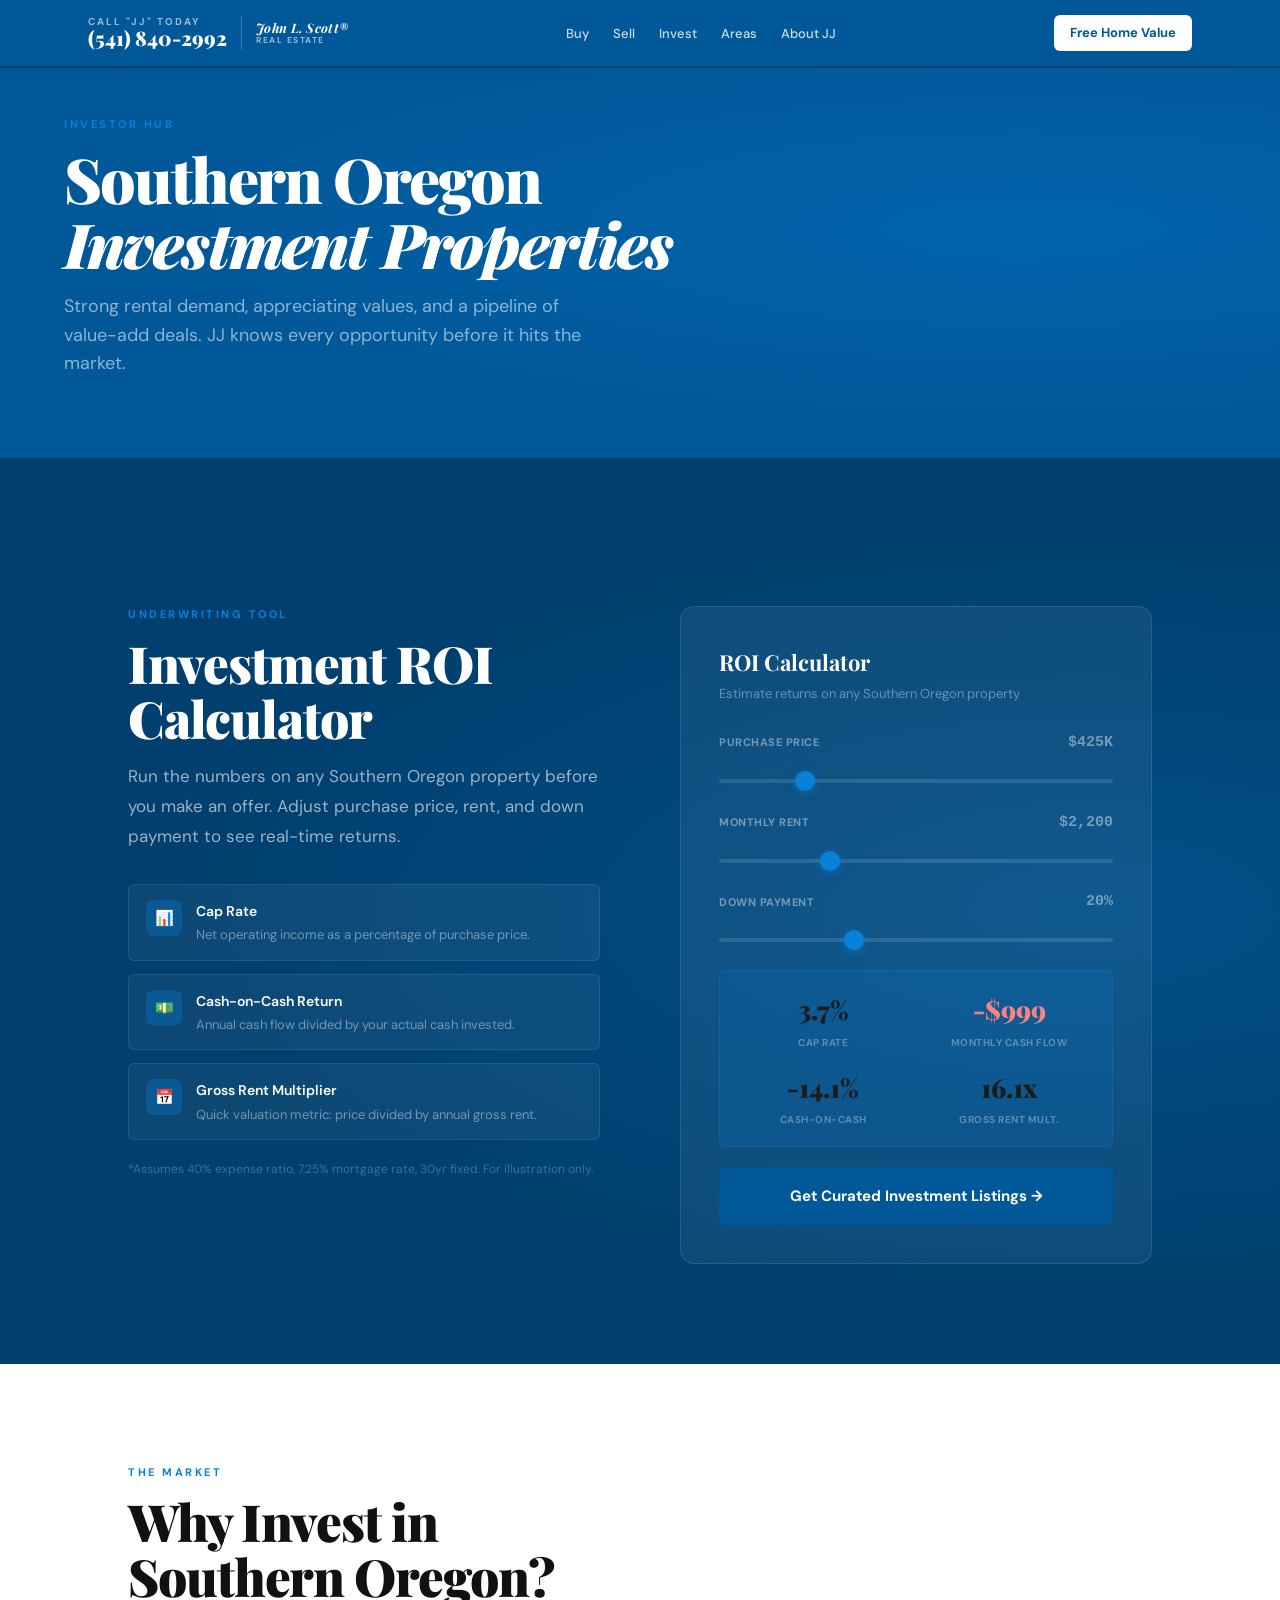
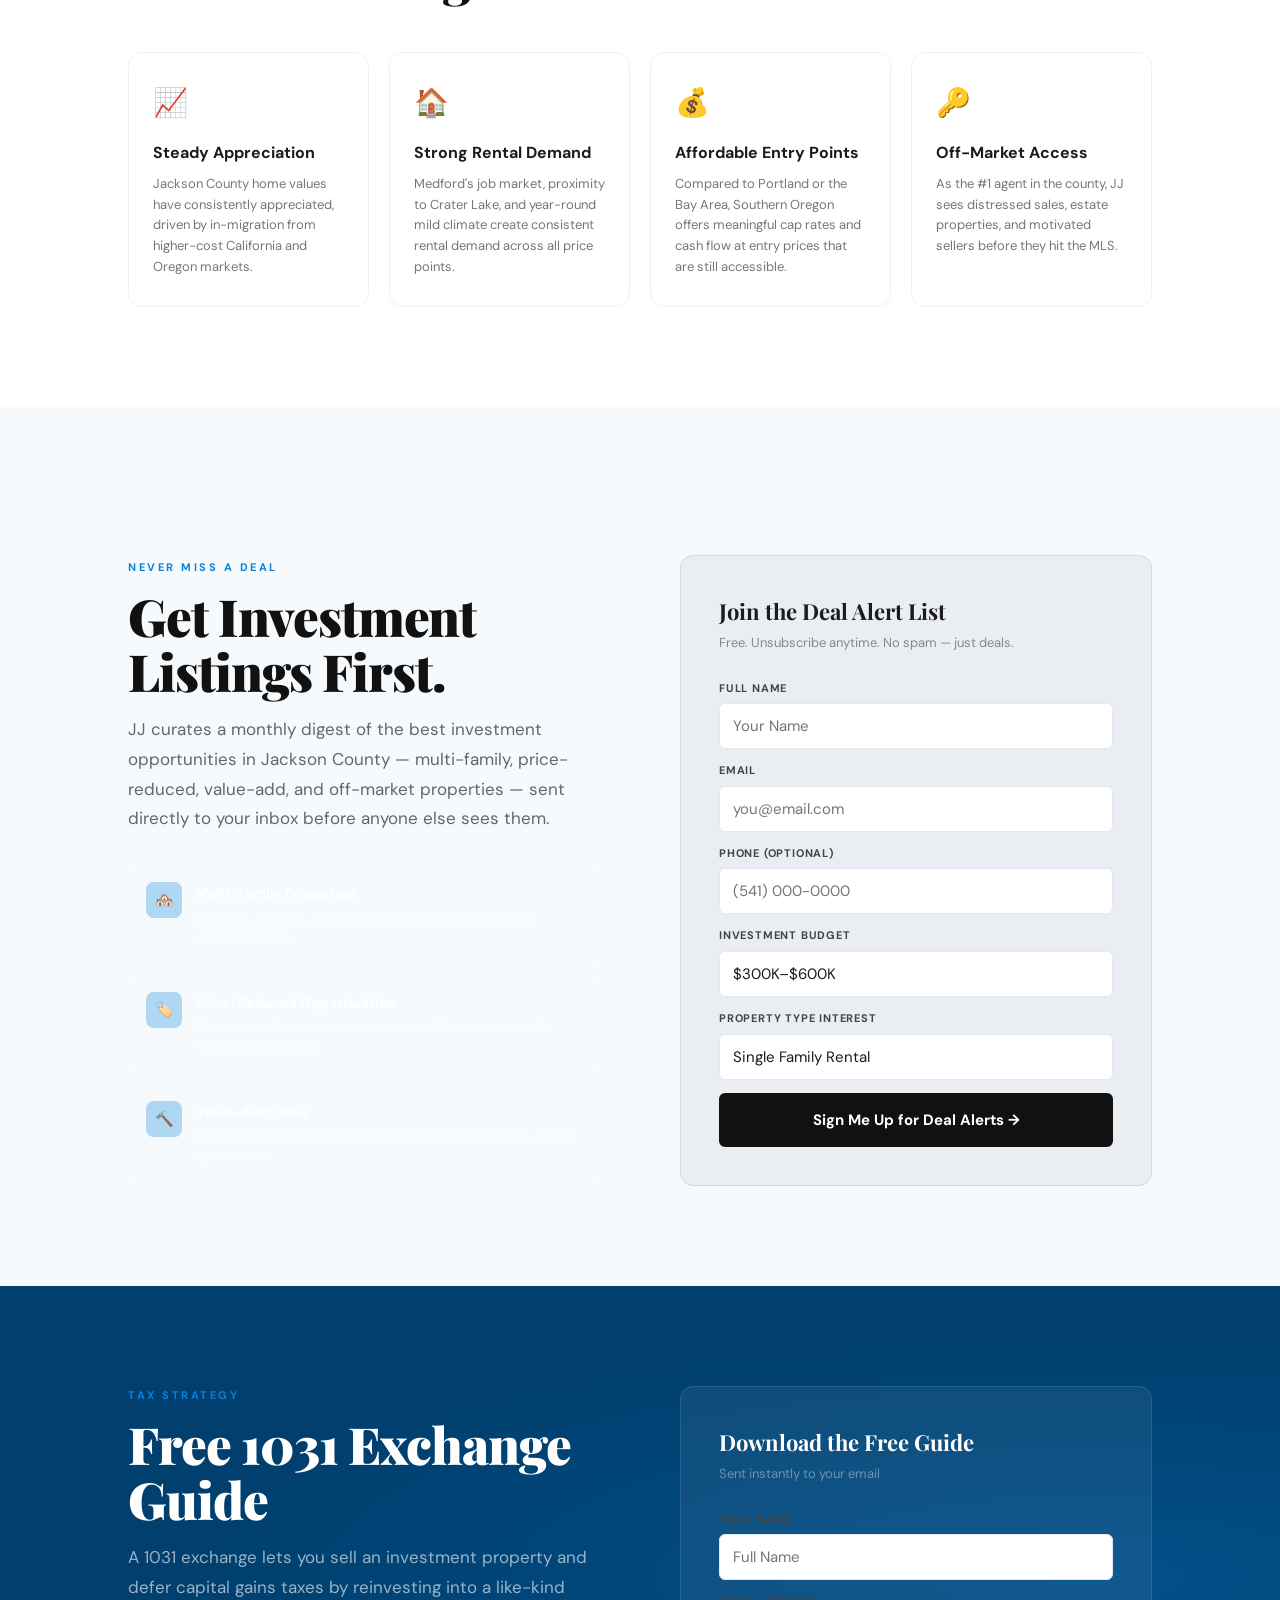
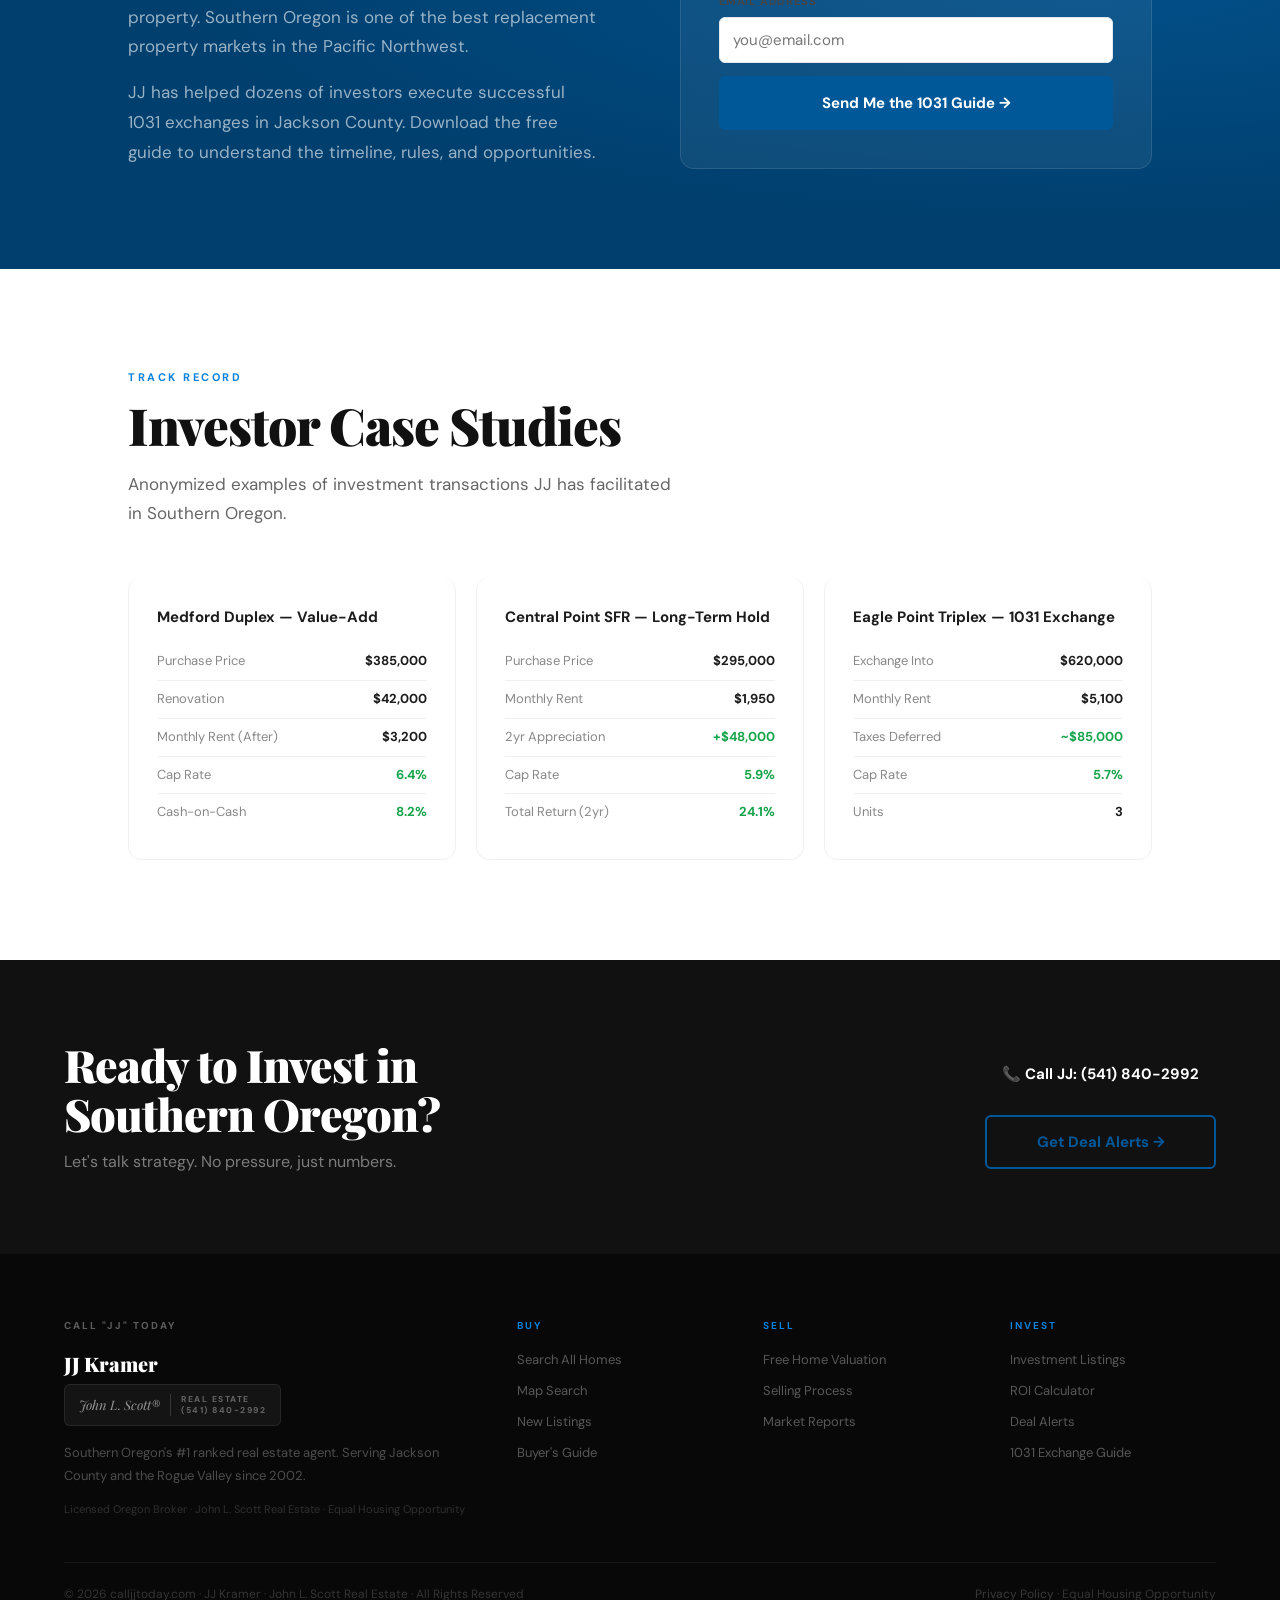
==== pages/invest.html @ 167f679e "first commit" ====
<!DOCTYPE html>
<html lang="en">
<head>
  <meta charset="UTF-8">
  <meta name="viewport" content="width=device-width, initial-scale=1.0">
  <meta name="description" content="Southern Oregon investment property hub. ROI calculator, deal alerts, 1031 exchange guide, and curated investment listings from JJ Kramer.">
  <title>Investment Properties | Investor Hub | JJ Kramer Southern Oregon</title>
  <link rel="canonical" href="https://calljjtoday.com/pages/invest.html">
  <link rel="stylesheet" href="/css/style.css">
  <style>
    .fade-up{opacity:0;transform:translateY(24px);transition:opacity 0.6s ease,transform 0.6s ease}
    .fade-up.visible{opacity:1;transform:none}
    .invest-why{background:var(--white);padding:var(--section-pad)}
    .why-grid{display:grid;grid-template-columns:repeat(auto-fit,minmax(220px,1fr));gap:20px;margin-top:48px}
    .why-card{padding:28px 24px;background:var(--cream);border-radius:var(--radius-lg);border:1px solid rgba(0,0,0,.06)}
    .why-icon{font-size:28px;margin-bottom:14px}
    .why-card h3{font-size:16px;font-weight:700;color:var(--navy);margin-bottom:8px}
    .why-card p{font-size:13px;color:#777;line-height:1.6}
    .deal-alerts{background:var(--cream);padding:var(--section-pad)}
    .alerts-grid{display:grid;grid-template-columns:1fr 1fr;gap:clamp(40px,8vw,80px);align-items:center;margin-top:48px}
    .case-studies{background:var(--white);padding:var(--section-pad)}
    .cases-grid{display:grid;grid-template-columns:repeat(auto-fit,minmax(260px,1fr));gap:20px;margin-top:48px}
    .case-card{background:var(--cream);border-radius:var(--radius-lg);padding:28px;border:1px solid rgba(0,0,0,.06);border-top:3px solid var(--gold)}
    .case-card h3{font-size:15px;font-weight:700;color:var(--navy);margin-bottom:14px}
    .case-row{display:flex;justify-content:space-between;padding:8px 0;border-bottom:1px solid rgba(0,0,0,.06);font-size:13px}
    .case-row:last-child{border:none}
    .case-row .label{color:#888}
    .case-row .value{font-weight:700;color:var(--navy)}
    .case-row .value.positive{color:#16a34a}
    @media(max-width:768px){.alerts-grid{grid-template-columns:1fr}}
  </style>
</head>
<body>
<div id="nav-placeholder"></div>

<div class="page-hero">
  <div class="page-hero-bg"></div>
  <div class="page-hero-inner">
    <span class="section-label">Investor Hub</span>
    <h1>Southern Oregon<br><em>Investment Properties</em></h1>
    <p>Strong rental demand, appreciating values, and a pipeline of value-add deals. JJ knows every opportunity before it hits the market.</p>
  </div>
</div>

<!-- ROI CALCULATOR -->
<section class="investor" id="calculator" style="padding:var(--section-pad)">
  <div class="investor-bg"></div>
  <div class="investor-inner container">
    <div class="investor-grid">
      <div>
        <span class="section-label fade-up">Underwriting Tool</span>
        <h2 class="section-title light fade-up">Investment ROI<br>Calculator</h2>
        <p class="section-body light fade-up">Run the numbers on any Southern Oregon property before you make an offer. Adjust purchase price, rent, and down payment to see real-time returns.</p>
        <div class="investor-features fade-up" style="margin-top:32px">
          <div class="inv-feature">
            <div class="inv-icon">📊</div>
            <div><h4>Cap Rate</h4><p>Net operating income as a percentage of purchase price.</p></div>
          </div>
          <div class="inv-feature">
            <div class="inv-icon">💵</div>
            <div><h4>Cash-on-Cash Return</h4><p>Annual cash flow divided by your actual cash invested.</p></div>
          </div>
          <div class="inv-feature">
            <div class="inv-icon">📅</div>
            <div><h4>Gross Rent Multiplier</h4><p>Quick valuation metric: price divided by annual gross rent.</p></div>
          </div>
        </div>
        <p style="font-size:12px;color:rgba(255,255,255,0.25);margin-top:20px">*Assumes 40% expense ratio, 7.25% mortgage rate, 30yr fixed. For illustration only.</p>
      </div>

      <div class="roi-calc fade-up">
        <h3>ROI Calculator</h3>
        <div class="roi-calc-sub">Estimate returns on any Southern Oregon property</div>
        <div class="roi-slider-group">
          <div class="roi-slider-label">Purchase Price <span id="price-display">$425K</span></div>
          <input type="range" id="calc-price" min="150000" max="1500000" step="25000" value="425000">
        </div>
        <div class="roi-slider-group">
          <div class="roi-slider-label">Monthly Rent <span id="rent-display">$2,200</span></div>
          <input type="range" id="calc-rent" min="800" max="6000" step="100" value="2200">
        </div>
        <div class="roi-slider-group">
          <div class="roi-slider-label">Down Payment <span id="down-display">20%</span></div>
          <input type="range" id="calc-down" min="10" max="40" step="5" value="20">
        </div>
        <div class="roi-results">
          <div class="roi-metric"><div class="roi-metric-val" id="result-cap">—</div><div class="roi-metric-label">Cap Rate</div></div>
          <div class="roi-metric"><div class="roi-metric-val" id="result-cf">—</div><div class="roi-metric-label">Monthly Cash Flow</div></div>
          <div class="roi-metric"><div class="roi-metric-val" id="result-coc">—</div><div class="roi-metric-label">Cash-on-Cash</div></div>
          <div class="roi-metric"><div class="roi-metric-val" id="result-grm">—</div><div class="roi-metric-label">Gross Rent Mult.</div></div>
        </div>
        <a href="#alerts" class="btn btn-primary btn-full" style="margin-top:20px">Get Curated Investment Listings →</a>
      </div>
    </div>
  </div>
</section>

<!-- WHY SOUTHERN OREGON -->
<section class="invest-why">
  <div class="container">
    <span class="section-label fade-up">The Market</span>
    <h2 class="section-title fade-up">Why Invest in<br>Southern Oregon?</h2>
    <div class="why-grid">
      <div class="why-card fade-up"><div class="why-icon">📈</div><h3>Steady Appreciation</h3><p>Jackson County home values have consistently appreciated, driven by in-migration from higher-cost California and Oregon markets.</p></div>
      <div class="why-card fade-up"><div class="why-icon">🏠</div><h3>Strong Rental Demand</h3><p>Medford's job market, proximity to Crater Lake, and year-round mild climate create consistent rental demand across all price points.</p></div>
      <div class="why-card fade-up"><div class="why-icon">💰</div><h3>Affordable Entry Points</h3><p>Compared to Portland or the Bay Area, Southern Oregon offers meaningful cap rates and cash flow at entry prices that are still accessible.</p></div>
      <div class="why-card fade-up"><div class="why-icon">🔑</div><h3>Off-Market Access</h3><p>As the #1 agent in the county, JJ sees distressed sales, estate properties, and motivated sellers before they hit the MLS.</p></div>
    </div>
  </div>
</section>

<!-- DEAL ALERTS -->
<section class="deal-alerts" id="alerts">
  <div class="container">
    <div class="alerts-grid">
      <div>
        <span class="section-label fade-up">Never Miss a Deal</span>
        <h2 class="section-title fade-up">Get Investment<br>Listings First.</h2>
        <p class="section-body fade-up">JJ curates a monthly digest of the best investment opportunities in Jackson County — multi-family, price-reduced, value-add, and off-market properties — sent directly to your inbox before anyone else sees them.</p>
        <div class="investor-features fade-up" style="margin-top:32px">
          <div class="inv-feature">
            <div class="inv-icon">🏘️</div>
            <div><h4>Multi-Family Properties</h4><p>Duplexes, triplexes, and small apartment buildings across Jackson County.</p></div>
          </div>
          <div class="inv-feature">
            <div class="inv-icon">🏷️</div>
            <div><h4>Price-Reduced Opportunities</h4><p>Motivated sellers and days-on-market 45+ properties with negotiation leverage.</p></div>
          </div>
          <div class="inv-feature">
            <div class="inv-icon">🔨</div>
            <div><h4>Value-Add Deals</h4><p>Properties with upside through renovation, repositioning, or rent optimization.</p></div>
          </div>
        </div>
      </div>

      <div class="roi-calc fade-up" style="background:rgba(11,31,58,0.05);border:1px solid rgba(11,31,58,0.1);">
        <h3 style="color:var(--navy)">Join the Deal Alert List</h3>
        <div class="roi-calc-sub" style="color:#888">Free. Unsubscribe anytime. No spam — just deals.</div>

        <form id="investor-form" name="investor-deal-alert" method="POST" data-netlify="true" netlify-honeypot="bot-field">
          <input type="hidden" name="form-name" value="investor-deal-alert">
          <input type="hidden" name="source" value="Investor Page - Deal Alerts">
          <input type="hidden" name="lead-type" value="Investor Lead">
          <p style="display:none"><input name="bot-field"></p>

          <div class="form-group">
            <label class="dark">Full Name</label>
            <input type="text" name="name" class="light" placeholder="Your Name" required>
          </div>
          <div class="form-group">
            <label class="dark">Email</label>
            <input type="email" name="email" class="light" placeholder="you@email.com" required>
          </div>
          <div class="form-group">
            <label class="dark">Phone (optional)</label>
            <input type="tel" name="phone" class="light" placeholder="(541) 000-0000">
          </div>
          <div class="form-group">
            <label class="dark">Investment Budget</label>
            <select name="budget" class="light">
              <option>Under $300K</option>
              <option selected>$300K–$600K</option>
              <option>$600K–$1M</option>
              <option>$1M+</option>
            </select>
          </div>
          <div class="form-group">
            <label class="dark">Property Type Interest</label>
            <select name="property-interest" class="light">
              <option>Single Family Rental</option>
              <option>Multi-Family (2–4 units)</option>
              <option>Multi-Family (5+ units)</option>
              <option>Any / Open</option>
            </select>
          </div>
          <button type="submit" class="btn btn-dark btn-full">Sign Me Up for Deal Alerts →</button>
        </form>

        <div id="investor-success" class="form-success" style="background:none;">
          <div class="checkmark" style="background:rgba(201,146,42,0.1);border-color:var(--gold);color:var(--gold);">✓</div>
          <h4 style="color:var(--navy);">You're on the list!</h4>
          <p style="color:#666;">JJ will be in touch shortly, and you'll receive your first deal digest within the month.</p>
        </div>
      </div>
    </div>
  </div>
</section>

<!-- 1031 GUIDE -->
<section class="investor" id="guide" style="padding:var(--section-pad)">
  <div class="investor-bg"></div>
  <div class="investor-inner container">
    <div style="display:grid;grid-template-columns:1fr 1fr;gap:clamp(40px,8vw,80px);align-items:center">
      <div>
        <span class="section-label fade-up">Tax Strategy</span>
        <h2 class="section-title light fade-up">Free 1031 Exchange<br>Guide</h2>
        <p class="section-body light fade-up">A 1031 exchange lets you sell an investment property and defer capital gains taxes by reinvesting into a like-kind property. Southern Oregon is one of the best replacement property markets in the Pacific Northwest.</p>
        <p class="section-body light fade-up" style="margin-top:16px">JJ has helped dozens of investors execute successful 1031 exchanges in Jackson County. Download the free guide to understand the timeline, rules, and opportunities.</p>
      </div>
      <div class="roi-calc fade-up">
        <h3>Download the Free Guide</h3>
        <div class="roi-calc-sub">Sent instantly to your email</div>
        <form name="guide-download" method="POST" data-netlify="true" netlify-honeypot="bot-field">
          <input type="hidden" name="form-name" value="guide-download">
          <input type="hidden" name="source" value="1031 Guide Download">
          <input type="hidden" name="lead-type" value="Investor Lead - 1031">
          <p style="display:none"><input name="bot-field"></p>
          <div class="form-group">
            <label>Your Name</label>
            <input type="text" name="name" placeholder="Full Name" required>
          </div>
          <div class="form-group">
            <label>Email Address</label>
            <input type="email" name="email" placeholder="you@email.com" required>
          </div>
          <button type="submit" class="btn btn-primary btn-full">Send Me the 1031 Guide →</button>
        </form>
      </div>
    </div>
  </div>
</section>

<!-- CASE STUDIES -->
<section class="case-studies">
  <div class="container">
    <span class="section-label fade-up">Track Record</span>
    <h2 class="section-title fade-up">Investor Case Studies</h2>
    <p class="section-body fade-up">Anonymized examples of investment transactions JJ has facilitated in Southern Oregon.</p>
    <div class="cases-grid">
      <div class="case-card fade-up">
        <h3>Medford Duplex — Value-Add</h3>
        <div class="case-row"><span class="label">Purchase Price</span><span class="value">$385,000</span></div>
        <div class="case-row"><span class="label">Renovation</span><span class="value">$42,000</span></div>
        <div class="case-row"><span class="label">Monthly Rent (After)</span><span class="value">$3,200</span></div>
        <div class="case-row"><span class="label">Cap Rate</span><span class="value positive">6.4%</span></div>
        <div class="case-row"><span class="label">Cash-on-Cash</span><span class="value positive">8.2%</span></div>
      </div>
      <div class="case-card fade-up">
        <h3>Central Point SFR — Long-Term Hold</h3>
        <div class="case-row"><span class="label">Purchase Price</span><span class="value">$295,000</span></div>
        <div class="case-row"><span class="label">Monthly Rent</span><span class="value">$1,950</span></div>
        <div class="case-row"><span class="label">2yr Appreciation</span><span class="value positive">+$48,000</span></div>
        <div class="case-row"><span class="label">Cap Rate</span><span class="value positive">5.9%</span></div>
        <div class="case-row"><span class="label">Total Return (2yr)</span><span class="value positive">24.1%</span></div>
      </div>
      <div class="case-card fade-up">
        <h3>Eagle Point Triplex — 1031 Exchange</h3>
        <div class="case-row"><span class="label">Exchange Into</span><span class="value">$620,000</span></div>
        <div class="case-row"><span class="label">Monthly Rent</span><span class="value">$5,100</span></div>
        <div class="case-row"><span class="label">Taxes Deferred</span><span class="value positive">~$85,000</span></div>
        <div class="case-row"><span class="label">Cap Rate</span><span class="value positive">5.7%</span></div>
        <div class="case-row"><span class="label">Units</span><span class="value">3</span></div>
      </div>
    </div>
  </div>
</section>

<div class="cta-band">
  <div>
    <h2>Ready to Invest in<br>Southern Oregon?</h2>
    <p>Let's talk strategy. No pressure, just numbers.</p>
  </div>
  <div class="cta-actions">
    <a href="tel:5418402992" class="btn btn-dark btn-full">📞 Call JJ: (541) 840-2992</a>
    <a href="#alerts" class="btn btn-secondary" style="width:100%;justify-content:center">Get Deal Alerts →</a>
  </div>
</div>

<div id="footer-placeholder"></div>
<script src="/js/components.js"></script>
<script src="/js/main.js"></script>
</body>
</html>
---- css/style.css ----
/* ============================================================
   calljjtoday.com — Main Stylesheet
   JJ Kramer · John L. Scott Real Estate
   Brand: #005899 primary · #0981DB secondary · black & white
   Mobile-first, fully responsive
   ============================================================ */

@import url('https://fonts.googleapis.com/css2?family=Playfair+Display:ital,wght@0,700;0,900;1,700&family=DM+Sans:wght@300;400;500;600;700&display=swap');

/* ── BRAND VARIABLES ── */
:root {
  --blue:        #005899;
  --blue-dark:   #003F6E;
  --blue-light:  #0981DB;
  --blue-pale:   #E6F2FB;
  --black:       #000000;

  --black:       #111111;
  --dark:        #1C1C1C;
  --text:        #1C1C1C;
  --text-mid:    #444444;
  --text-light:  #666666;
  --gray:        #999999;
  --border:      #E2E8EF;
  --light:       #F4F8FC;
  --off-white:   #F7FAFD;
  --white:       #FFFFFF;

  --font-serif: 'Playfair Display', Georgia, serif;
  --font-sans:  'DM Sans', system-ui, -apple-system, sans-serif;

  --radius:      6px;
  --radius-lg:   14px;
  --shadow:      0 4px 24px rgba(0,0,0,0.09);
  --shadow-lg:   0 16px 48px rgba(0,0,0,0.13);
  --shadow-blue: 0 8px 28px rgba(0,88,153,0.3);

  --max-width:   1200px;
  --section-pad: clamp(64px, 8vw, 100px) clamp(20px, 5vw, 80px);
}

/* ── RESET ── */
*, *::before, *::after { margin: 0; padding: 0; box-sizing: border-box; }
html { scroll-behavior: smooth; -webkit-text-size-adjust: 100%; }
body { font-family: var(--font-sans); background: var(--off-white); color: var(--text); overflow-x: hidden; line-height: 1.6; }
img { max-width: 100%; display: block; }
a { color: inherit; text-decoration: none; }
button { cursor: pointer; font-family: var(--font-sans); }
ul { list-style: none; }

/* ── UTILITY ── */
.container { max-width: var(--max-width); margin: 0 auto; padding: 0 clamp(20px, 5vw, 80px); }

.section-label {
  font-size: 11px; font-weight: 700; letter-spacing: 2.5px;
  text-transform: uppercase; color: var(--blue-light);
  margin-bottom: 12px; display: block;
}
.section-label.on-dark { color: var(--blue-bright); }

.section-title {
  font-family: var(--font-serif);
  font-size: clamp(28px, 4vw, 52px); font-weight: 900;
  line-height: 1.08; letter-spacing: -1px; color: var(--black); margin-bottom: 16px;
}
.section-title.light { color: var(--white); }

.section-body {
  font-size: clamp(15px, 1.5vw, 17px); line-height: 1.75;
  color: var(--text-light); max-width: 560px;
}
.section-body.light { color: rgba(255,255,255,0.6); }

/* ── BUTTONS ── */
.btn {
  display: inline-flex; align-items: center; gap: 8px;
  padding: 13px 26px; border-radius: var(--radius);
  font-weight: 700; font-size: 15px; border: 2px solid transparent;
  transition: all 0.2s; white-space: nowrap; cursor: pointer;
}
.btn-primary { background: var(--blue); color: var(--white); border-color: var(--blue); }
.btn-primary:hover { background: var(--blue-dark); border-color: var(--blue-dark); transform: translateY(-2px); box-shadow: var(--shadow-blue); }
.btn-secondary { background: transparent; color: var(--blue); border-color: var(--blue); }
.btn-secondary:hover { background: var(--blue); color: var(--white); }
.btn-secondary.light { color: var(--white); border-color: rgb(255, 255, 255); }
.btn-secondary.light:hover { background: rgba(255,255,255,0.12); border-color: var(--white); }
.btn-white { background: var(--white); color: var(--blue); border-color: var(--white); }
.btn-white:hover { background: var(--blue-pale); transform: translateY(-2px); }
.btn-dark { background: var(--black); color: var(--white); border-color: var(--black); }
.btn-dark:hover { background: var(--dark); transform: translateY(-2px); }
.btn-full { width: 100%; justify-content: center; padding: 15px; }

/* ── NAV ── */
.nav {
  position: fixed; top: 0; left: 0; right: 0; z-index: 1000;
  height: 68px; background: var(--blue);
  border-bottom: 2px solid var(--blue-dark);
  display: flex; align-items: center;
}
.nav-inner {
  width: 100%; max-width: var(--max-width); margin: 0 auto;
  padding: 0 clamp(20px, 5vw, 48px);
  display: flex; align-items: center; justify-content: space-between; gap: 20px;
}
.nav-brand { display: flex; align-items: center; gap: 14px; flex-shrink: 0; }
.nav-brand-text { display: flex; flex-direction: column; line-height: 1.1; }
.nav-brand-call { font-size: 10px; font-weight: 700; letter-spacing: 2px; text-transform: uppercase; color: rgba(255,255,255,0.6); }
.nav-brand-name { font-family: var(--font-serif); font-size: 20px; font-weight: 900; color: var(--white); }
.nav-divider { width: 1px; height: 34px; background: rgba(255,255,255,0.2); flex-shrink: 0; }
.nav-jls { display: flex; flex-direction: column; line-height: 1.15; }
.nav-jls-top { font-family: var(--font-serif); font-size: 13px; font-weight: 700; color: var(--white); font-style: italic; letter-spacing: 0.3px; }
.nav-jls-bottom { font-size: 8.5px; font-weight: 700; letter-spacing: 1.5px; text-transform: uppercase; color: rgba(255,255,255,0.6); }

.nav-links { display: flex; align-items: center; gap: 24px; }
.nav-links a { color: rgba(255,255,255,0.8); font-size: 13px; font-weight: 500; transition: color 0.2s; }
.nav-links a:hover, .nav-links a.active { color: var(--white); }
.nav-cta {
  background: var(--white); color: var(--blue) !important;
  padding: 8px 16px; border-radius: var(--radius);
  font-weight: 700 !important; font-size: 13px !important;
  transition: all 0.2s; flex-shrink: 0;
}
.nav-cta:hover { background: var(--blue-pale) !important; box-shadow: var(--shadow); }

.nav-toggle { display: none; flex-direction: column; gap: 5px; background: none; border: none; padding: 4px; cursor: pointer; }
.nav-toggle span { display: block; width: 24px; height: 2px; background: var(--white); border-radius: 2px; transition: all 0.3s; }
.nav-toggle.open span:nth-child(1) { transform: rotate(45deg) translate(5px, 5px); }
.nav-toggle.open span:nth-child(2) { opacity: 0; }
.nav-toggle.open span:nth-child(3) { transform: rotate(-45deg) translate(5px, -5px); }

.nav-mobile {
  display: none; position: fixed; top: 68px; left: 0; right: 0;
  background: var(--blue-dark); border-bottom: 2px solid rgba(255,255,255,0.08);
  padding: 20px; flex-direction: column; gap: 4px; z-index: 999;
}
.nav-mobile.open { display: flex; }
.nav-mobile a { color: rgba(255,255,255,0.85); font-size: 16px; font-weight: 500; padding: 12px 16px; border-radius: var(--radius); transition: all 0.2s; }
.nav-mobile a:hover { background: rgba(255,255,255,0.07); color: var(--white); }
.nav-mobile-cta { margin-top: 10px; background: var(--white) !important; color: var(--blue) !important; text-align: center; font-weight: 700 !important; border-radius: var(--radius); }

/* ── HERO ── */
.hero {
  min-height: 100svh; background: var(--blue); padding-top: 68px;
  position: relative; overflow: hidden;
  display: grid; grid-template-columns: 1fr 1fr; align-items: center;
}
.hero-bg {
  position: absolute; inset: 0; pointer-events: none;
  background:
    radial-gradient(ellipse at 80% 30%, rgba(9,129,219,0.35) 0%, transparent 55%),
    radial-gradient(ellipse at 5% 90%, rgba(0,63,110,0.7) 0%, transparent 50%);
}
.hero-grid-overlay {
  position: absolute; inset: 0; opacity: 0.04; pointer-events: none;
  background-image: linear-gradient(rgba(255,255,255,1) 1px, transparent 1px), linear-gradient(90deg, rgba(255,255,255,1) 1px, transparent 1px);
  background-size: 60px 60px;
}
.hero-left {
  position: relative; z-index: 2;
  padding: clamp(40px,6vw,80px) clamp(20px,4vw,60px) clamp(40px,6vw,80px) clamp(20px,5vw,80px);
}
.hero-badge {
  display: inline-flex; align-items: center; gap: 8px;
  background: rgba(255,255,255,0.1); border: 1px solid rgba(255,255,255,0.22);
  color: rgba(255,255,255,0.9); font-size: 11px; font-weight: 700; letter-spacing: 1.5px;
  text-transform: uppercase; padding: 7px 14px; border-radius: 100px; margin-bottom: 24px;
}
.hero-badge-dot { width: 6px; height: 6px; border-radius: 50%; background: var(--blue-bright); animation: pulse 2s ease infinite; }
@keyframes pulse { 0%,100% { opacity:1; transform:scale(1); } 50% { opacity:0.5; transform:scale(0.8); } }

.hero-title {
  font-family: var(--font-serif);
  font-size: clamp(38px, 5.5vw, 76px); font-weight: 900;
  line-height: 1.0; letter-spacing: -2px; color: var(--white);
}
.hero-title em { font-style: italic; color: var(--blue-bright); display: block; }
.hero-subtitle {
  font-size: clamp(15px,1.5vw,17px); color: rgba(255,255,255,0.6);
  line-height: 1.75; max-width: 480px; margin: 20px 0 34px;
}
.hero-subtitle strong { color: rgba(255,255,255,0.92); font-weight: 600; }
.hero-ctas { display: flex; gap: 12px; flex-wrap: wrap; }
.hero-stats {
  display: flex; gap: clamp(24px,4vw,44px); margin-top: 44px; padding-top: 32px;
  border-top: 1px solid rgba(255,255,255,0.15); flex-wrap: wrap;
}
.stat-num { font-family: var(--font-serif); font-size: clamp(26px,3vw,38px); font-weight: 900; color: var(--white); line-height: 1; }
.stat-label { font-size: 11px; font-weight: 600; color: rgba(255,255,255,0.45); text-transform: uppercase; letter-spacing: 0.5px; margin-top: 4px; }

.hero-right {
  position: relative; z-index: 2;
  padding: clamp(40px,6vw,80px) clamp(20px,5vw,80px) clamp(40px,6vw,80px) clamp(20px,4vw,40px);
  display: flex; align-items: center; justify-content: center;
}
.hero-card {
  background: var(--white); border-radius: var(--radius-lg);
  padding: clamp(28px,4vw,44px); width: 100%; max-width: 420px;
  box-shadow: var(--shadow-lg);
}
.hero-card h3 { font-family: var(--font-serif); font-size: 22px; color: var(--black); margin-bottom: 6px; }
.hero-card > p { font-size: 13px; color: var(--text-light); margin-bottom: 22px; }

/* ── FORMS ── */
.form-group { margin-bottom: 13px; }
.form-group label { display: block; font-size: 11px; font-weight: 700; color: var(--text-mid); text-transform: uppercase; letter-spacing: 0.8px; margin-bottom: 6px; }
.form-group input, .form-group select, .form-group textarea {
  width: 100%; padding: 12px 13px;
  background: var(--white); border: 1.5px solid var(--border);
  border-radius: var(--radius); color: var(--text); font-size: 15px;
  font-family: var(--font-sans); outline: none; transition: border-color 0.2s, box-shadow 0.2s;
  -webkit-appearance: none;
}
.form-group input:focus, .form-group select:focus, .form-group textarea:focus {
  border-color: var(--blue); box-shadow: 0 0 0 3px rgba(0,88,153,0.1);
}
.form-row { display: grid; grid-template-columns: 1fr 1fr; gap: 12px; }
.form-trust { display: flex; align-items: center; justify-content: center; gap: 8px; margin-top: 12px; }
.form-trust .stars { color: var(--blue-light); font-size: 13px; }
.form-trust span { font-size: 11px; color: var(--gray); }

.form-success { display: none; text-align: center; padding: 32px 16px; }
.form-success.show { display: block; }
.form-success .checkmark {
  width: 54px; height: 54px; border-radius: 50%;
  background: var(--blue-pale); border: 2px solid var(--blue);
  display: flex; align-items: center; justify-content: center;
  font-size: 20px; color: var(--blue); margin: 0 auto 16px;
}
.form-success h4 { color: var(--black); font-size: 18px; margin-bottom: 8px; }
.form-success p { color: var(--text-light); font-size: 14px; }

/* ── TRUST BAR ── */
.trust-bar {
  background: var(--black); padding: 13px clamp(20px,5vw,80px);
  display: flex; align-items: center; justify-content: center;
  gap: clamp(20px,4vw,48px); flex-wrap: wrap;
}
.trust-item { display: flex; align-items: center; gap: 8px; font-size: 13px; font-weight: 600; color: var(--white); white-space: nowrap; }
.trust-dot { width: 4px; height: 4px; border-radius: 50%; background: var(--blue-light); flex-shrink: 0; }

/* ── SERVICES ── */
.services { background: var(--white); padding: var(--section-pad); }
.services-grid { display: grid; grid-template-columns: repeat(auto-fit, minmax(280px,1fr)); gap: 18px; margin-top: 48px; }
.service-card {
  background: var(--off-white); border: 1px solid var(--border);
  border-radius: var(--radius-lg); padding: 32px 28px;
  position: relative; overflow: hidden; transition: all 0.25s;
}
.service-card::after {
  content: ''; position: absolute; top: 0; left: 0; right: 0; height: 3px;
  background: var(--blue); transform: scaleX(0); transform-origin: left; transition: transform 0.3s;
}
.service-card:hover { transform: translateY(-4px); box-shadow: var(--shadow-lg); background: var(--white); }
.service-card:hover::after { transform: scaleX(1); }
.service-icon { width: 46px; height: 46px; background: var(--blue); border-radius: 10px; display: flex; align-items: center; justify-content: center; font-size: 20px; margin-bottom: 18px; }
.service-card h3 { font-family: var(--font-serif); font-size: 19px; font-weight: 700; color: var(--black); margin-bottom: 8px; }
.service-card p { font-size: 14px; line-height: 1.65; color: var(--text-light); }
.service-link { display: inline-flex; align-items: center; gap: 6px; margin-top: 18px; font-size: 13px; font-weight: 700; color: var(--blue); transition: gap 0.2s; }
.service-link:hover { gap: 10px; }

/* ── VALUATION ── */
.valuation { background: var(--off-white); padding: var(--section-pad); }
.val-grid { display: grid; grid-template-columns: 1fr 1fr; gap: clamp(40px,8vw,96px); align-items: center; margin-top: 48px; }
.val-steps { margin-top: 28px; display: flex; flex-direction: column; gap: 14px; }
.val-step { display: flex; align-items: flex-start; gap: 14px; }
.val-step-num { width: 34px; height: 34px; min-width: 34px; background: var(--blue); border-radius: 8px; display: flex; align-items: center; justify-content: center; color: var(--white); font-weight: 800; font-size: 13px; }
.val-step-text strong { font-size: 15px; color: var(--black); display: block; margin-bottom: 2px; }
.val-step-text span { font-size: 13px; color: var(--gray); }
.val-tool { background: var(--white); border: 1px solid var(--border); border-radius: var(--radius-lg); padding: clamp(28px,4vw,44px); box-shadow: var(--shadow-lg); }
.val-tool h3 { font-family: var(--font-serif); font-size: 24px; color: var(--black); margin-bottom: 6px; }
.val-tool-sub { font-size: 13px; color: var(--gray); margin-bottom: 24px; }
.val-trust { display: flex; gap: 20px; margin-top: 14px; flex-wrap: wrap; }
.val-trust-item { display: flex; align-items: center; gap: 6px; font-size: 12px; color: var(--gray); }

/* ── INVESTOR HUB ── */
.investor { background: var(--blue-dark); padding: var(--section-pad); position: relative; overflow: hidden; }
.investor-bg { position: absolute; inset: 0; pointer-events: none; background: radial-gradient(ellipse at 85% 50%, rgba(9,129,219,0.25) 0%, transparent 60%); }
.investor-inner { position: relative; z-index: 2; }
.investor-grid { display: grid; grid-template-columns: 1fr 1fr; gap: clamp(40px,8vw,80px); align-items: start; margin-top: 48px; }
.investor-features { margin-top: 32px; display: flex; flex-direction: column; gap: 13px; }
.inv-feature {
  display: flex; align-items: flex-start; gap: 14px;
  padding: 15px 17px; background: rgba(255,255,255,0.05);
  border: 1px solid rgba(255,255,255,0.09); border-radius: var(--radius); transition: all 0.2s;
}
.inv-feature:hover { background: rgba(255,255,255,0.09); border-color: rgba(125,207,255,0.35); }
.inv-icon { width: 36px; height: 36px; min-width: 36px; background: rgba(9,129,219,0.3); border-radius: 8px; display: flex; align-items: center; justify-content: center; font-size: 15px; }
.inv-feature h4 { color: var(--white); font-size: 14px; font-weight: 600; margin-bottom: 3px; }
.inv-feature p { color: rgba(255,255,255,0.42); font-size: 13px; line-height: 1.5; }

.roi-calc { background: rgba(255,255,255,0.06); border: 1px solid rgba(255,255,255,0.11); border-radius: var(--radius-lg); padding: clamp(24px,4vw,38px); }
.roi-calc h3 { font-family: var(--font-serif); font-size: 22px; color: var(--white); margin-bottom: 4px; }
.roi-calc-sub { font-size: 13px; color: rgba(255,255,255,0.38); margin-bottom: 26px; }
.roi-slider-group { margin-bottom: 20px; }
.roi-slider-label { display: flex; justify-content: space-between; align-items: center; font-size: 11px; font-weight: 700; text-transform: uppercase; color: rgba(255,255,255,0.42); letter-spacing: 0.5px; margin-bottom: 10px; }
.roi-slider-label span { font-size: 15px; font-weight: 700; color: var(--blue-bright); font-family: monospace; letter-spacing: 0; }
input[type="range"] { width: 100%; appearance: none; -webkit-appearance: none; height: 4px; border-radius: 2px; background: rgba(255,255,255,0.12); outline: none; cursor: pointer; }
input[type="range"]::-webkit-slider-thumb { -webkit-appearance: none; width: 20px; height: 20px; border-radius: 50%; background: var(--blue-light); cursor: pointer; box-shadow: 0 2px 8px rgba(9,129,219,0.5); }
input[type="range"]::-moz-range-thumb { width: 20px; height: 20px; border-radius: 50%; background: var(--blue-light); cursor: pointer; border: none; }
.roi-results { margin-top: 20px; padding: 18px; background: rgba(9,129,219,0.15); border: 1px solid rgba(9,129,219,0.3); border-radius: var(--radius); display: grid; grid-template-columns: 1fr 1fr; gap: 16px; }
.roi-metric { text-align: center; }
.roi-metric-val { font-family: var(--font-serif); font-size: 26px; font-weight: 900; color: var(--blue-bright); }
.roi-metric-label { font-size: 10px; font-weight: 700; text-transform: uppercase; letter-spacing: 0.5px; color: rgba(255,255,255,0.33); margin-top: 4px; }

/* ── ABOUT ── */
.about { background: var(--white); padding: var(--section-pad); }
.about-grid { display: grid; grid-template-columns: 1fr 1.2fr; gap: clamp(40px,8vw,100px); align-items: center; margin-top: 48px; }
.about-img-wrap { position: relative; }
.about-img { width: 100%; aspect-ratio: 3/4; background: linear-gradient(145deg, var(--blue) 0%, var(--blue-dark) 100%); border-radius: var(--radius-lg); overflow: hidden; display: flex; align-items: center; justify-content: center; font-size: 80px; }
.about-img img { width: 100%; height: 100%; object-fit: cover; }
.about-badge { position: absolute; bottom: -16px; right: -16px; background: var(--blue); border-radius: var(--radius); padding: 18px 22px; box-shadow: var(--shadow-blue); }
.about-badge .num { font-family: var(--font-serif); font-size: 36px; font-weight: 900; color: var(--white); line-height: 1; }
.about-badge .lbl { font-size: 11px; font-weight: 700; color: rgba(255,255,255,0.6); text-transform: uppercase; letter-spacing: 0.5px; }
.about-accolades { display: grid; grid-template-columns: 1fr 1fr; gap: 10px; margin-top: 28px; }
.accolade { display: flex; align-items: flex-start; gap: 10px; padding: 12px 14px; background: var(--off-white); border-radius: var(--radius); border: 1px solid var(--border); }
.accolade-dot { width: 7px; height: 7px; min-width: 7px; background: var(--blue); border-radius: 50%; margin-top: 5px; }
.accolade span { font-size: 12px; font-weight: 500; color: var(--text); line-height: 1.4; }

/* ── TESTIMONIALS ── */
.testimonials { background: var(--off-white); padding: var(--section-pad); }
.testimonials-grid { display: grid; grid-template-columns: repeat(auto-fit, minmax(280px,1fr)); gap: 18px; margin-top: 48px; }
.testimonial-card { background: var(--white); border-radius: var(--radius-lg); padding: 28px; border: 1px solid var(--border); position: relative; }
.testimonial-card::before { content: '"'; position: absolute; top: 16px; right: 22px; font-family: var(--font-serif); font-size: 64px; color: var(--blue-pale); line-height: 1; }
.t-stars { color: var(--blue-light); font-size: 13px; margin-bottom: 12px; }
.t-text { font-size: 14px; line-height: 1.7; color: var(--text-mid); font-style: italic; margin-bottom: 18px; }
.t-author { font-weight: 700; font-size: 14px; color: var(--black); }
.t-detail { font-size: 12px; color: var(--gray); margin-top: 2px; }

/* ── AREAS ── */
.areas { background: var(--blue); padding: var(--section-pad); }
.areas-grid-wrap { display: grid; grid-template-columns: 1fr 2fr; gap: clamp(40px,8vw,80px); align-items: start; margin-top: 48px; }
.areas-grid { display: grid; grid-template-columns: repeat(3,1fr); gap: 10px; }
.area-pill { padding: 12px 14px; background: rgba(255,255,255,0.09); border: 1px solid rgba(255,255,255,0.2); border-radius: var(--radius); font-size: 13px; font-weight: 500; color: rgba(255,255,255,0.72); text-align: center; transition: all 0.2s; cursor: pointer; }
.area-pill:hover, .area-pill.featured { background: rgba(255,255,255,0.2); border-color: rgba(255,255,255,0.55); color: var(--white); }

/* ── CTA BAND ── */
.cta-band { background: var(--black); padding: clamp(48px,8vw,80px) clamp(20px,5vw,80px); display: grid; grid-template-columns: 1fr auto; gap: 48px; align-items: center; }
.cta-band h2 { font-family: var(--font-serif); font-size: clamp(28px,3.5vw,46px); font-weight: 900; color: var(--white); line-height: 1.1; letter-spacing: -1px; }
.cta-band p { font-size: 16px; color: rgba(255,255,255,0.45); margin-top: 10px; }
.cta-actions { display: flex; flex-direction: column; gap: 12px; align-items: center; min-width: 220px; }
.cta-phone { font-family: var(--font-serif); font-size: 22px; font-weight: 900; color: var(--white); }

/* ── FOOTER ── */
.footer { background: #080808; padding: clamp(48px,6vw,64px) clamp(20px,5vw,80px) 28px; }
.footer-top { display: grid; grid-template-columns: 2fr 1fr 1fr 1fr; gap: 40px; margin-bottom: 44px; }
.footer-brand-name { font-family: var(--font-serif); font-size: 20px; font-weight: 900; color: var(--white); margin-bottom: 4px; display: block; }
.footer-call-label { font-size: 10px; font-weight: 700; letter-spacing: 2px; text-transform: uppercase; color: rgba(255,255,255,0.35); margin-bottom: 14px; display: block; }
/* JLS co-brand bar in footer — mirrors the logo from Image 2 */
.footer-jls-bar {
  display: flex; align-items: center; gap: 10px;
  padding: 9px 14px; margin-bottom: 16px;
  background: rgba(255,255,255,0.05);
  border: 1px solid rgba(255,255,255,0.08);
  border-radius: var(--radius); width: fit-content;
}
.footer-jls-serif { font-family: var(--font-serif); font-size: 13px; font-style: italic; color: rgba(255,255,255,0.55); }
.footer-jls-divider { width: 1px; height: 22px; background: rgba(255,255,255,0.15); }
.footer-jls-label { font-size: 8.5px; font-weight: 700; letter-spacing: 1.5px; text-transform: uppercase; color: rgba(255,255,255,0.35); line-height: 1.3; }
.footer-brand p { font-size: 13px; line-height: 1.7; color: rgba(255,255,255,0.28); }
.footer-brand small { display: block; margin-top: 14px; font-size: 11px; color: rgba(255,255,255,0.16); }
.footer-col h4 { font-size: 10px; font-weight: 700; letter-spacing: 2px; text-transform: uppercase; color: var(--blue-light); margin-bottom: 16px; }
.footer-col a { display: block; font-size: 13px; color: rgba(255,255,255,0.32); margin-bottom: 10px; transition: color 0.2s; }
.footer-col a:hover { color: var(--white); }
.footer-bottom { border-top: 1px solid rgba(255,255,255,0.06); padding-top: 22px; display: flex; justify-content: space-between; align-items: center; flex-wrap: wrap; gap: 12px; }
.footer-bottom p { font-size: 12px; color: rgba(255,255,255,0.18); }

/* ── PAGE HERO ── */
.page-hero { background: var(--blue); padding-top: 68px; padding-bottom: clamp(48px,8vw,80px); padding-left: clamp(20px,5vw,80px); padding-right: clamp(20px,5vw,80px); position: relative; overflow: hidden; }
.page-hero-bg { position: absolute; inset: 0; pointer-events: none; background: radial-gradient(ellipse at 80% 50%, rgba(9,129,219,0.3) 0%, transparent 60%); }
.page-hero-inner { position: relative; z-index: 2; max-width: var(--max-width); margin: 0 auto; padding-top: 48px; }
.page-hero h1 { font-family: var(--font-serif); font-size: clamp(34px,5vw,62px); font-weight: 900; color: var(--white); letter-spacing: -2px; line-height: 1.05; margin-bottom: 16px; }
.page-hero h1 em { color: var(--blue-bright); font-style: italic; }
.page-hero p { font-size: clamp(15px,1.5vw,18px); color: rgba(255,255,255,0.55); max-width: 520px; }

/* ── ANIMATIONS ── */
.fade-up { opacity: 0; transform: translateY(22px); transition: opacity 0.6s ease, transform 0.6s ease; }
.fade-up.visible { opacity: 1; transform: none; }
.fade-up:nth-child(2) { transition-delay: 0.08s; }
.fade-up:nth-child(3) { transition-delay: 0.16s; }
.fade-up:nth-child(4) { transition-delay: 0.24s; }

/* ── RESPONSIVE ── */
@media (max-width: 960px) {
  .hero { grid-template-columns: 1fr; }
  .hero-right { padding-top: 0; padding-bottom: clamp(40px,6vw,60px); }
  .hero-card { max-width: 100%; }
  .val-grid, .investor-grid, .about-grid { grid-template-columns: 1fr; }
  .cta-band { grid-template-columns: 1fr; text-align: center; }
  .cta-actions { width: 100%; }
  .areas-grid-wrap { grid-template-columns: 1fr; }
  .footer-top { grid-template-columns: 1fr 1fr; }
}
@media (max-width: 768px) {
  .nav-links { display: none; }
  .nav-toggle { display: flex; }
  .nav-jls, .nav-divider { display: none; }
  .trust-item { font-size: 12px; }
  .about-accolades { grid-template-columns: 1fr; }
  .form-row { grid-template-columns: 1fr; }
  .areas-grid { grid-template-columns: repeat(2,1fr); }
}
@media (max-width: 480px) {
  .hero-ctas { flex-direction: column; }
  .hero-ctas .btn { width: 100%; justify-content: center; }
  .hero-stats { gap: 18px; }
  .footer-top { grid-template-columns: 1fr; }
  .trust-bar { flex-direction: column; gap: 8px; text-align: center; }
  .areas-grid { grid-template-columns: repeat(2,1fr); }
}
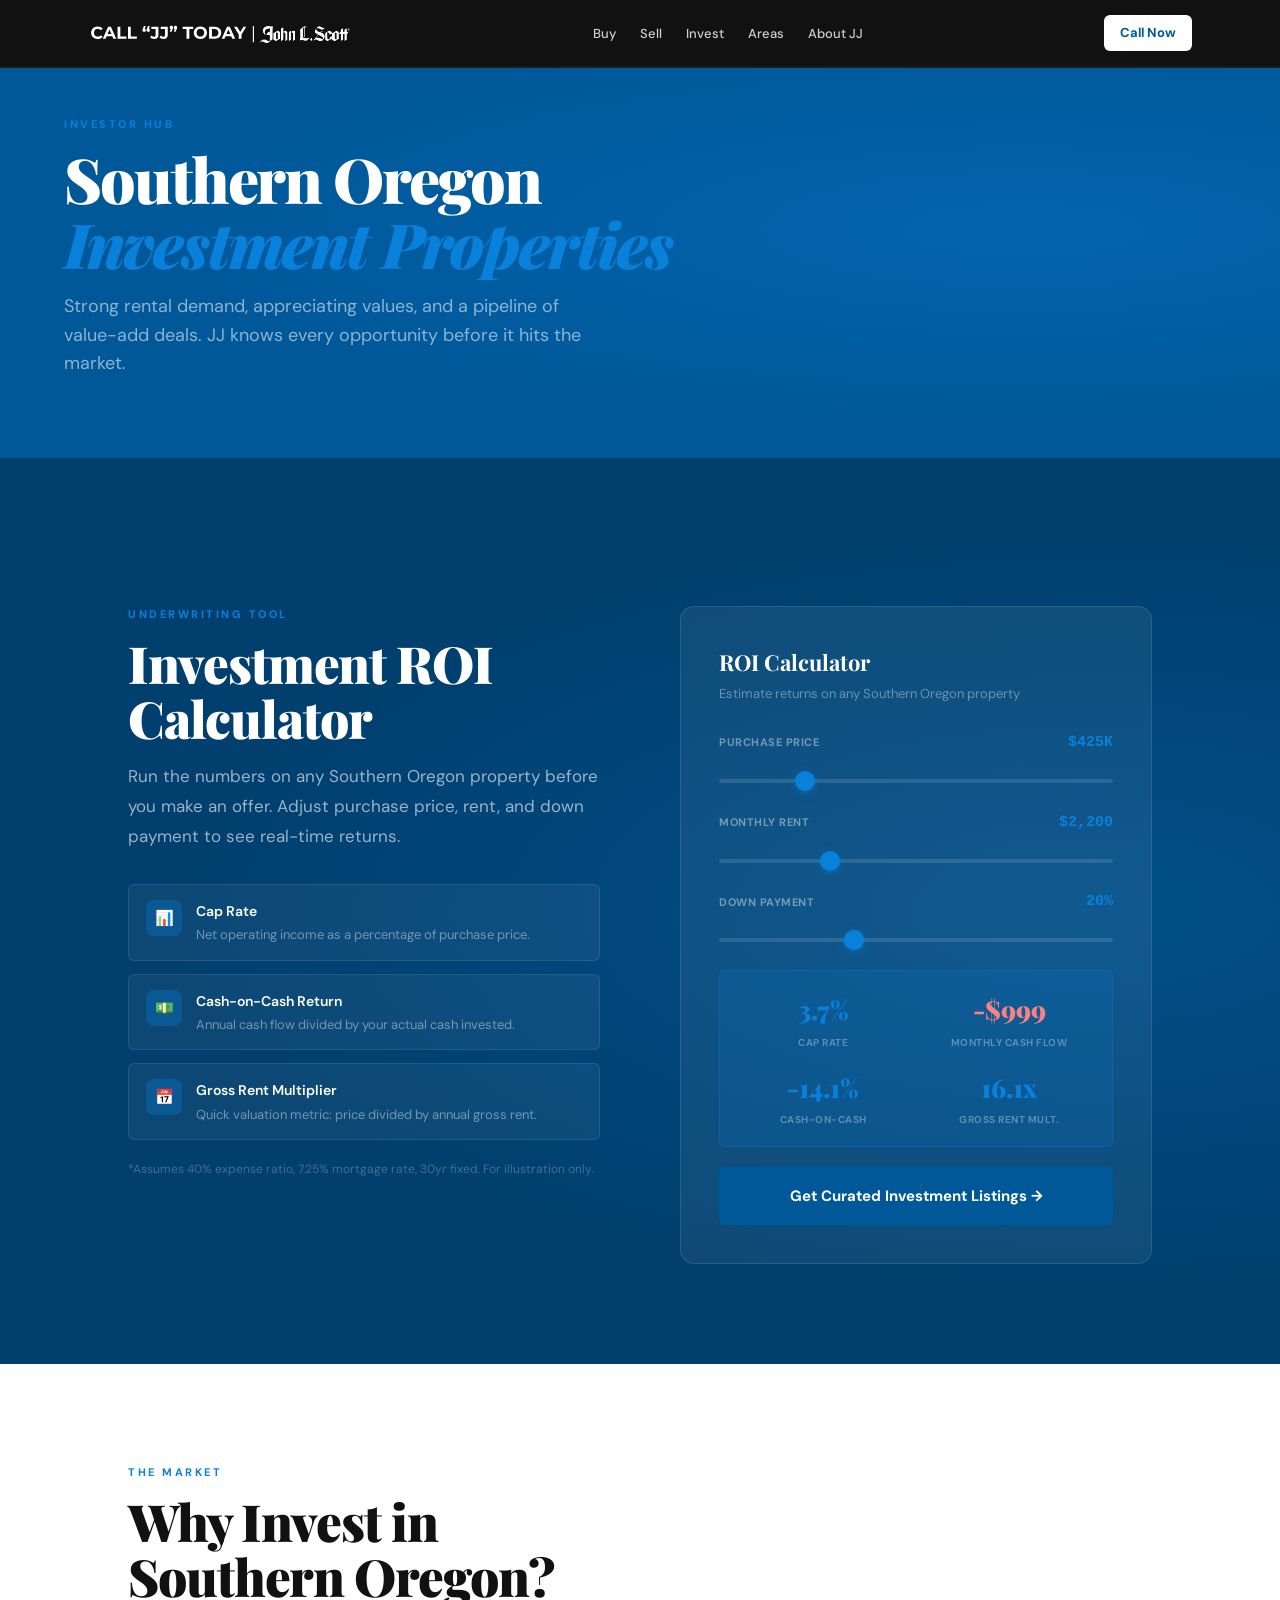
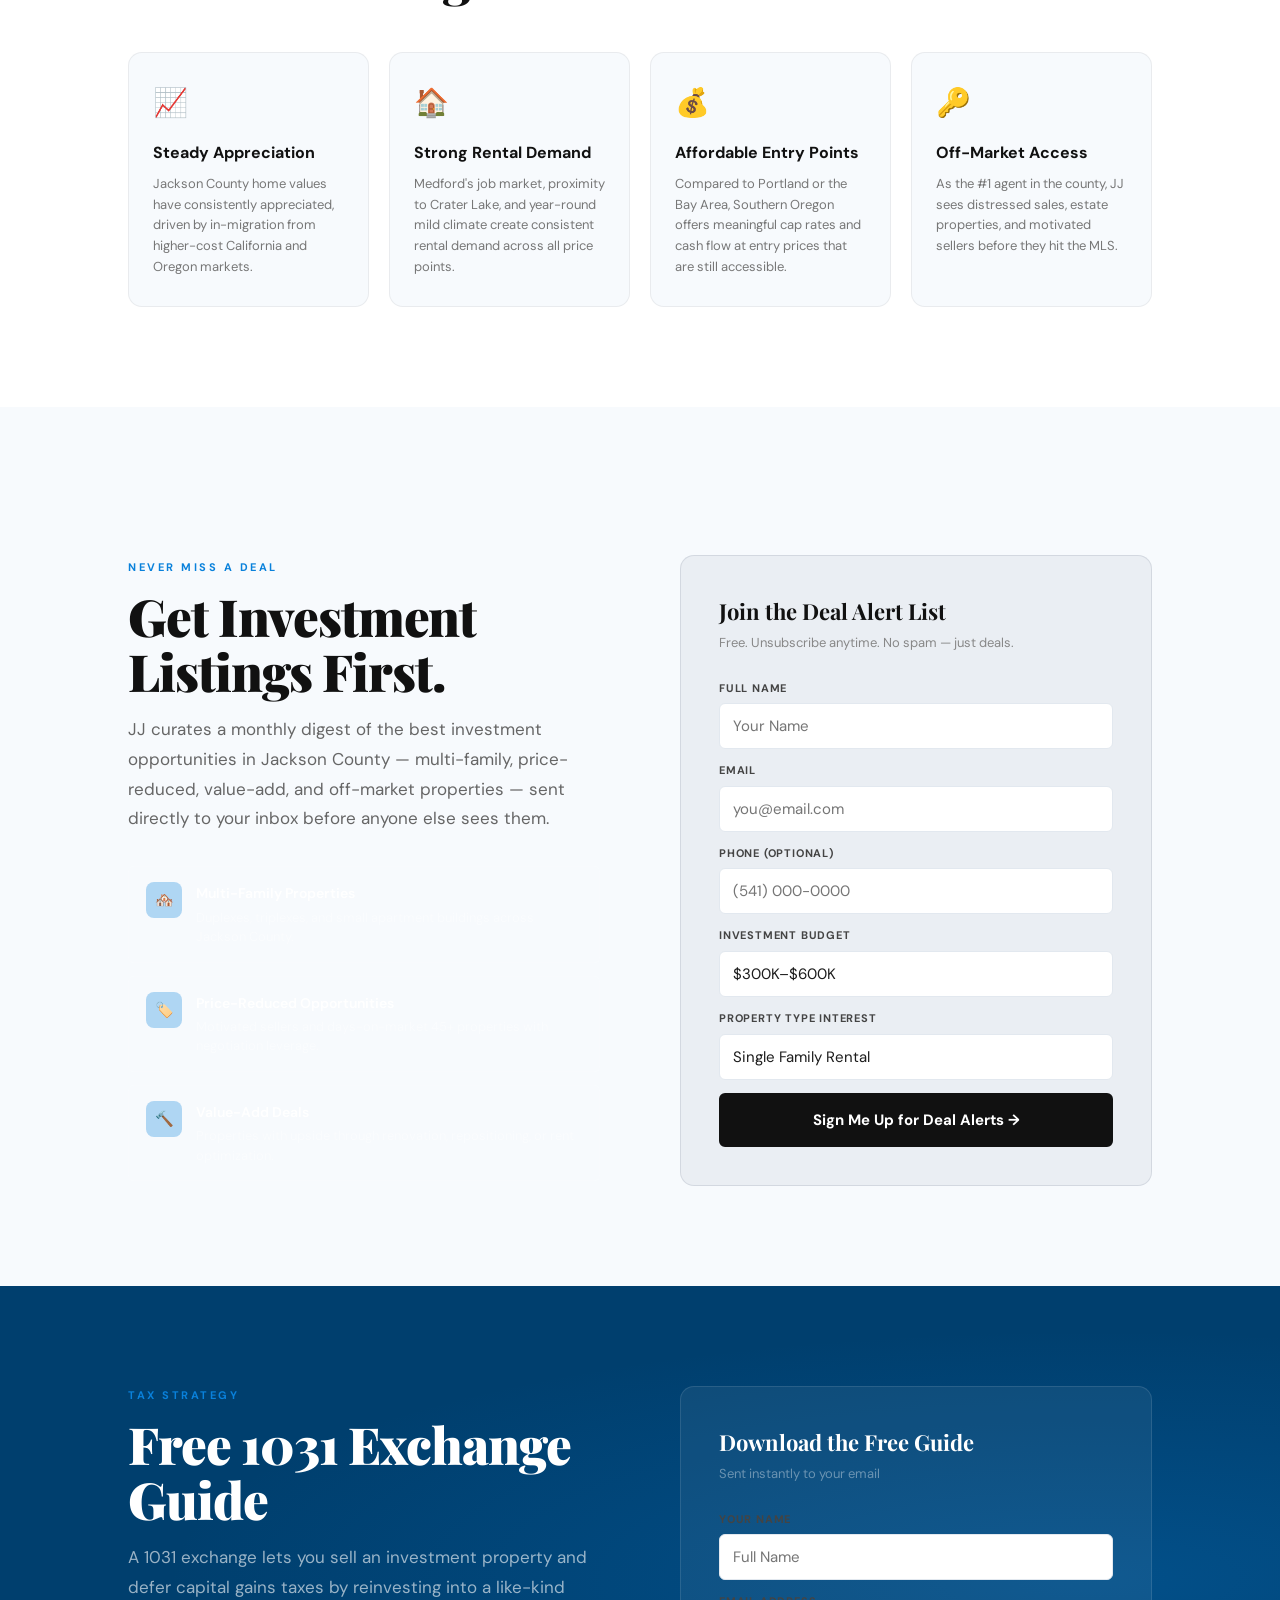
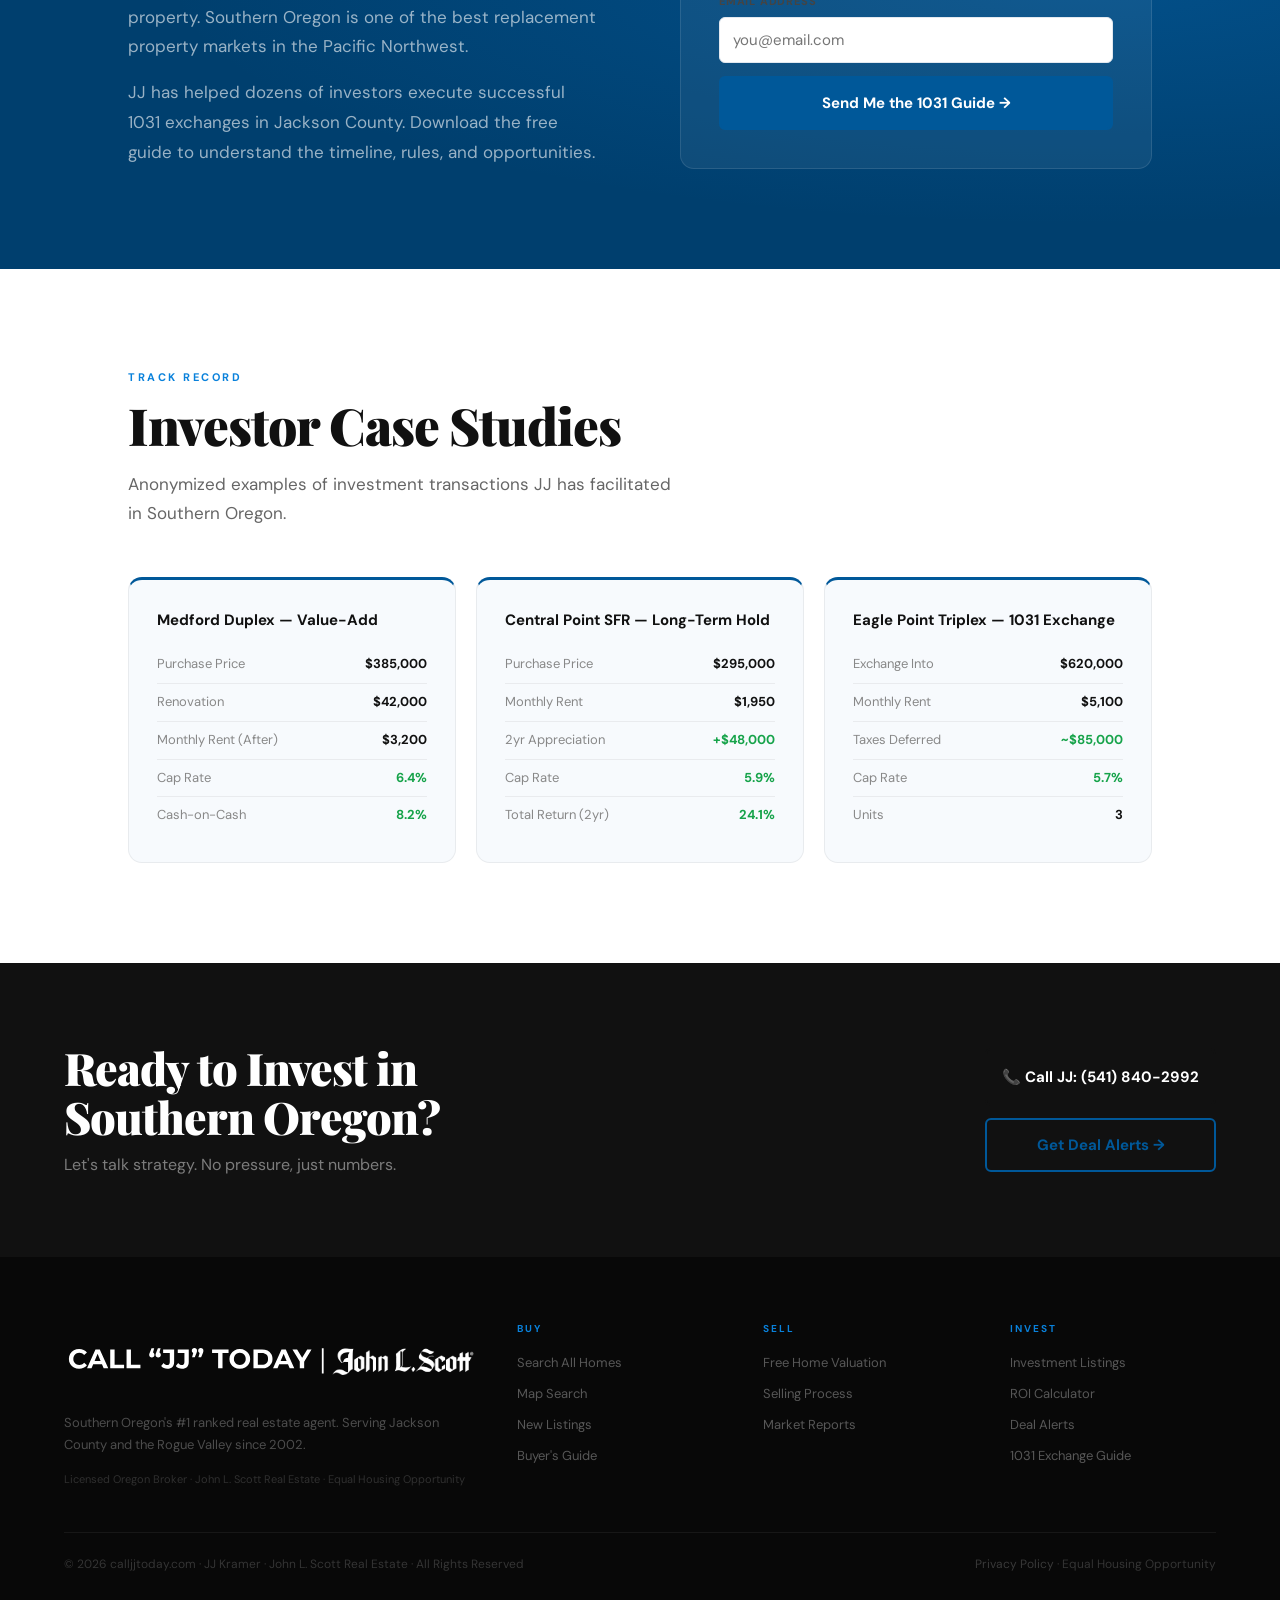
==== commit f7f45153: "UI polish: new logo, hero cleanup, stats bar, path cards, mobile improvements - Replace nav/footer l" ====
--- a/pages/invest.html
+++ b/pages/invest.html
@@ -12,20 +12,20 @@
     .fade-up.visible{opacity:1;transform:none}
     .invest-why{background:var(--white);padding:var(--section-pad)}
     .why-grid{display:grid;grid-template-columns:repeat(auto-fit,minmax(220px,1fr));gap:20px;margin-top:48px}
-    .why-card{padding:28px 24px;background:var(--cream);border-radius:var(--radius-lg);border:1px solid rgba(0,0,0,.06)}
+    .why-card{padding:28px 24px;background:var(--off-white);border-radius:var(--radius-lg);border:1px solid rgba(0,0,0,.06)}
     .why-icon{font-size:28px;margin-bottom:14px}
-    .why-card h3{font-size:16px;font-weight:700;color:var(--navy);margin-bottom:8px}
+    .why-card h3{font-size:16px;font-weight:700;color:var(--black);margin-bottom:8px}
     .why-card p{font-size:13px;color:#777;line-height:1.6}
-    .deal-alerts{background:var(--cream);padding:var(--section-pad)}
+    .deal-alerts{background:var(--off-white);padding:var(--section-pad)}
     .alerts-grid{display:grid;grid-template-columns:1fr 1fr;gap:clamp(40px,8vw,80px);align-items:center;margin-top:48px}
     .case-studies{background:var(--white);padding:var(--section-pad)}
     .cases-grid{display:grid;grid-template-columns:repeat(auto-fit,minmax(260px,1fr));gap:20px;margin-top:48px}
-    .case-card{background:var(--cream);border-radius:var(--radius-lg);padding:28px;border:1px solid rgba(0,0,0,.06);border-top:3px solid var(--gold)}
-    .case-card h3{font-size:15px;font-weight:700;color:var(--navy);margin-bottom:14px}
+    .case-card{background:var(--off-white);border-radius:var(--radius-lg);padding:28px;border:1px solid rgba(0,0,0,.06);border-top:3px solid var(--blue)}
+    .case-card h3{font-size:15px;font-weight:700;color:var(--black);margin-bottom:14px}
     .case-row{display:flex;justify-content:space-between;padding:8px 0;border-bottom:1px solid rgba(0,0,0,.06);font-size:13px}
     .case-row:last-child{border:none}
     .case-row .label{color:#888}
-    .case-row .value{font-weight:700;color:var(--navy)}
+    .case-row .value{font-weight:700;color:var(--black)}
     .case-row .value.positive{color:#16a34a}
     @media(max-width:768px){.alerts-grid{grid-template-columns:1fr}}
   </style>
@@ -134,7 +134,7 @@
       </div>
 
       <div class="roi-calc fade-up" style="background:rgba(11,31,58,0.05);border:1px solid rgba(11,31,58,0.1);">
-        <h3 style="color:var(--navy)">Join the Deal Alert List</h3>
+        <h3 style="color:var(--black)">Join the Deal Alert List</h3>
         <div class="roi-calc-sub" style="color:#888">Free. Unsubscribe anytime. No spam — just deals.</div>
 
         <form id="investor-form" name="investor-deal-alert" method="POST" data-netlify="true" netlify-honeypot="bot-field">
@@ -177,8 +177,8 @@
         </form>
 
         <div id="investor-success" class="form-success" style="background:none;">
-          <div class="checkmark" style="background:rgba(201,146,42,0.1);border-color:var(--gold);color:var(--gold);">✓</div>
-          <h4 style="color:var(--navy);">You're on the list!</h4>
+          <div class="checkmark" style="background:var(--blue-pale);border-color:var(--blue);color:var(--blue);">✓</div>
+          <h4 style="color:var(--black);">You're on the list!</h4>
           <p style="color:#666;">JJ will be in touch shortly, and you'll receive your first deal digest within the month.</p>
         </div>
       </div>
--- a/css/style.css
+++ b/css/style.css
@@ -12,6 +12,7 @@
   --blue:        #005899;
   --blue-dark:   #003F6E;
   --blue-light:  #0981DB;
+  --blue-bright: #0981DB;
   --blue-pale:   #E6F2FB;
   --black:       #000000;
 
@@ -88,13 +89,17 @@
 .btn-white:hover { background: var(--blue-pale); transform: translateY(-2px); }
 .btn-dark { background: var(--black); color: var(--white); border-color: var(--black); }
 .btn-dark:hover { background: var(--dark); transform: translateY(-2px); }
+.btn-call { background: var(--white); color: var(--black); border-color: var(--white); }
+.btn-call:hover { background: rgba(255,255,255,0.88); transform: translateY(-2px); }
 .btn-full { width: 100%; justify-content: center; padding: 15px; }
+.hero-ctas .btn-secondary { color: var(--white); border-color: rgba(255,255,255,0.8); background: transparent; }
+.hero-ctas .btn-secondary:hover { background: rgba(255,255,255,0.12); border-color: rgba(255,255,255,0.8); }
 
 /* ── NAV ── */
 .nav {
   position: fixed; top: 0; left: 0; right: 0; z-index: 1000;
-  height: 68px; background: var(--blue);
-  border-bottom: 2px solid var(--blue-dark);
+  height: 68px; background: var(--black);
+  border-bottom: 2px solid var(--dark);
   display: flex; align-items: center;
 }
 .nav-inner {
@@ -103,6 +108,7 @@
   display: flex; align-items: center; justify-content: space-between; gap: 20px;
 }
 .nav-brand { display: flex; align-items: center; gap: 14px; flex-shrink: 0; }
+.nav-brand img { height: 33px; width: auto; display: block; }
 .nav-brand-text { display: flex; flex-direction: column; line-height: 1.1; }
 .nav-brand-call { font-size: 10px; font-weight: 700; letter-spacing: 2px; text-transform: uppercase; color: rgba(255,255,255,0.6); }
 .nav-brand-name { font-family: var(--font-serif); font-size: 20px; font-weight: 900; color: var(--white); }
@@ -130,7 +136,7 @@
 
 .nav-mobile {
   display: none; position: fixed; top: 68px; left: 0; right: 0;
-  background: var(--blue-dark); border-bottom: 2px solid rgba(255,255,255,0.08);
+  background: var(--dark); border-bottom: 2px solid rgba(255,255,255,0.08);
   padding: 20px; flex-direction: column; gap: 4px; z-index: 999;
 }
 .nav-mobile.open { display: flex; }
@@ -140,65 +146,165 @@
 
 /* ── HERO ── */
 .hero {
-  min-height: 100svh; background: var(--blue); padding-top: 68px;
-  position: relative; overflow: hidden;
-  display: grid; grid-template-columns: 1fr 1fr; align-items: center;
-}
+  background: var(--white);
+  padding: 60px 0;
+  padding-top: 128px;
+}
+
 .hero-bg {
-  position: absolute; inset: 0; pointer-events: none;
-  background:
-    radial-gradient(ellipse at 80% 30%, rgba(9,129,219,0.35) 0%, transparent 55%),
-    radial-gradient(ellipse at 5% 90%, rgba(0,63,110,0.7) 0%, transparent 50%);
-}
+  display: none;
+}
+
 .hero-grid-overlay {
-  position: absolute; inset: 0; opacity: 0.04; pointer-events: none;
-  background-image: linear-gradient(rgba(255,255,255,1) 1px, transparent 1px), linear-gradient(90deg, rgba(255,255,255,1) 1px, transparent 1px);
-  background-size: 60px 60px;
-}
-.hero-left {
-  position: relative; z-index: 2;
-  padding: clamp(40px,6vw,80px) clamp(20px,4vw,60px) clamp(40px,6vw,80px) clamp(20px,5vw,80px);
-}
+  display: none;
+}
+
+.hero-inner {
+  display: flex;
+  flex-direction: column;
+  align-items: center;
+  text-align: center;
+  max-width: 680px;
+  margin: 0 auto;
+  width: 100%;
+  padding: 0 24px;
+}
+
 .hero-badge {
   display: inline-flex; align-items: center; gap: 8px;
-  background: rgba(255,255,255,0.1); border: 1px solid rgba(255,255,255,0.22);
-  color: rgba(255,255,255,0.9); font-size: 11px; font-weight: 700; letter-spacing: 1.5px;
-  text-transform: uppercase; padding: 7px 14px; border-radius: 100px; margin-bottom: 24px;
-}
-.hero-badge-dot { width: 6px; height: 6px; border-radius: 50%; background: var(--blue-bright); animation: pulse 2s ease infinite; }
+  background: var(--blue); border: none;
+  color: var(--white); font-size: 11px; font-weight: 700; letter-spacing: 1.5px;
+  text-transform: uppercase; padding: 7px 14px; border-radius: 100px; margin-bottom: 20px;
+  white-space: normal;
+}
+.hero-badge-dot { display: none; }
 @keyframes pulse { 0%,100% { opacity:1; transform:scale(1); } 50% { opacity:0.5; transform:scale(0.8); } }
 
 .hero-title {
   font-family: var(--font-serif);
-  font-size: clamp(38px, 5.5vw, 76px); font-weight: 900;
-  line-height: 1.0; letter-spacing: -2px; color: var(--white);
-}
-.hero-title em { font-style: italic; color: var(--blue-bright); display: block; }
+  font-size: clamp(42px, 4.5vw, 58px); font-weight: 900;
+  line-height: 1.1; letter-spacing: -2px; color: var(--black); text-align: center; margin-bottom: 16px;
+}
+.hero-title em { font-style: italic; color: var(--blue); }
 .hero-subtitle {
-  font-size: clamp(15px,1.5vw,17px); color: rgba(255,255,255,0.6);
-  line-height: 1.75; max-width: 480px; margin: 20px 0 34px;
-}
-.hero-subtitle strong { color: rgba(255,255,255,0.92); font-weight: 600; }
+  font-size: clamp(15px,1.5vw,17px); color: var(--black);
+  line-height: 1.75; max-width: 560px; margin: 0 auto 16px; text-align: center;
+}
+.hero-subtitle strong { color: var(--text); font-weight: 600; }
 .hero-ctas { display: flex; gap: 12px; flex-wrap: wrap; }
-.hero-stats {
-  display: flex; gap: clamp(24px,4vw,44px); margin-top: 44px; padding-top: 32px;
-  border-top: 1px solid rgba(255,255,255,0.15); flex-wrap: wrap;
-}
-.stat-num { font-family: var(--font-serif); font-size: clamp(26px,3vw,38px); font-weight: 900; color: var(--white); line-height: 1; }
-.stat-label { font-size: 11px; font-weight: 600; color: rgba(255,255,255,0.45); text-transform: uppercase; letter-spacing: 0.5px; margin-top: 4px; }
+.stats-bar {
+  background: var(--off-white);
+  border-top: 1px solid var(--border);
+  border-bottom: 1px solid var(--border);
+  padding: 32px 0;
+}
+.stats-bar-inner {
+  max-width: 800px;
+  margin: 0 auto;
+  padding: 0 24px;
+  display: flex;
+  flex-direction: row;
+  flex-wrap: nowrap;
+  justify-content: center;
+  gap: 0;
+}
+.stat-item {
+  flex: 1;
+  text-align: center;
+  padding: 0 24px;
+  border-right: 1px solid var(--border);
+  display: flex;
+  flex-direction: column;
+  gap: 4px;
+}
+.stat-item:last-child {
+  border-right: none;
+}
+.stat-num {
+  font-size: clamp(28px, 3.5vw, 42px);
+  font-weight: 800;
+  color: var(--black);
+  line-height: 1;
+}
+.stat-label {
+  font-size: 12px;
+  font-weight: 600;
+  text-transform: uppercase;
+  letter-spacing: 0.08em;
+  color: var(--text-light);
+}
 
 .hero-right {
-  position: relative; z-index: 2;
-  padding: clamp(40px,6vw,80px) clamp(20px,5vw,80px) clamp(40px,6vw,80px) clamp(20px,4vw,40px);
-  display: flex; align-items: center; justify-content: center;
-}
-.hero-card {
-  background: var(--white); border-radius: var(--radius-lg);
-  padding: clamp(28px,4vw,44px); width: 100%; max-width: 420px;
-  box-shadow: var(--shadow-lg);
-}
-.hero-card h3 { font-family: var(--font-serif); font-size: 22px; color: var(--black); margin-bottom: 6px; }
-.hero-card > p { font-size: 13px; color: var(--text-light); margin-bottom: 22px; }
+  position: relative;
+  z-index: 2;
+  padding: clamp(40px,6vw,80px) 0;
+  display: flex;
+  align-items: center;
+  justify-content: center;
+}
+.hero-paths {
+  display: grid;
+  grid-template-columns: 1fr 1fr;
+  gap: 16px;
+  width: 100%;
+  max-width: 640px;
+  margin: 0 auto;
+  justify-content: center;
+  background: none;
+  box-shadow: none;
+  padding: 0;
+}
+.hero-paths-label {
+  font-size: 13px;
+  font-weight: 600;
+  text-transform: uppercase;
+  letter-spacing: 0.08em;
+  color: var(--text-light);
+  margin: 0 0 8px 0;
+  grid-column: 1 / -1;
+  text-align: center;
+  display: none;
+}
+.hero-path-card {
+  display: flex;
+  align-items: center;
+  gap: 16px;
+  padding: 16px 20px;
+  border: 2px solid var(--border);
+  box-shadow: 0 2px 12px rgba(0,0,0,0.06);
+  border-radius: 12px;
+  cursor: pointer;
+  transition: all 0.2s ease;
+  text-decoration: none;
+  color: inherit;
+}
+.hero-path-card:hover {
+  border-color: var(--blue);
+  background: var(--off-white);
+  transform: translateY(-2px);
+  box-shadow: 0 8px 24px rgba(0,0,0,0.08);
+}
+.hero-path-icon {
+  font-size: 28px;
+  flex-shrink: 0;
+}
+.hero-path-title {
+  font-size: 18px;
+  font-weight: 700;
+  color: var(--black);
+  margin-bottom: 2px;
+}
+.hero-path-sub {
+  font-size: 14px;
+  color: var(--text-light);
+  white-space: nowrap;
+}
+.hero-path-arrow {
+  margin-left: auto;
+  font-size: 20px;
+  color: var(--blue);
+  flex-shrink: 0;
+}
 
 /* ── FORMS ── */
 .form-group { margin-bottom: 13px; }
@@ -381,9 +487,6 @@
 
 /* ── RESPONSIVE ── */
 @media (max-width: 960px) {
-  .hero { grid-template-columns: 1fr; }
-  .hero-right { padding-top: 0; padding-bottom: clamp(40px,6vw,60px); }
-  .hero-card { max-width: 100%; }
   .val-grid, .investor-grid, .about-grid { grid-template-columns: 1fr; }
   .cta-band { grid-template-columns: 1fr; text-align: center; }
   .cta-actions { width: 100%; }
@@ -394,15 +497,22 @@
   .nav-links { display: none; }
   .nav-toggle { display: flex; }
   .nav-jls, .nav-divider { display: none; }
+  .nav-jls-logo { height: 33px; width: auto; max-width: none; }
+  .nav-cta { display: none; }
+  .nav-brand img { height: 33px; width: auto; }
   .trust-item { font-size: 12px; }
   .about-accolades { grid-template-columns: 1fr; }
   .form-row { grid-template-columns: 1fr; }
   .areas-grid { grid-template-columns: repeat(2,1fr); }
-}
+  .hero-badge { max-width: 280px; }
+  .hero-subtitle { max-width: 100%; }
+}
+
 @media (max-width: 480px) {
-  .hero-ctas { flex-direction: column; }
-  .hero-ctas .btn { width: 100%; justify-content: center; }
-  .hero-stats { gap: 18px; }
+  .hero-paths { grid-template-columns: 1fr; }
+  .hero-path-sub { white-space: normal; }
+  .stats-bar-inner { flex-wrap: wrap; gap: 24px; }
+  .stat-item { border-right: none; flex: 0 0 45%; }
   .footer-top { grid-template-columns: 1fr; }
   .trust-bar { flex-direction: column; gap: 8px; text-align: center; }
   .areas-grid { grid-template-columns: repeat(2,1fr); }
